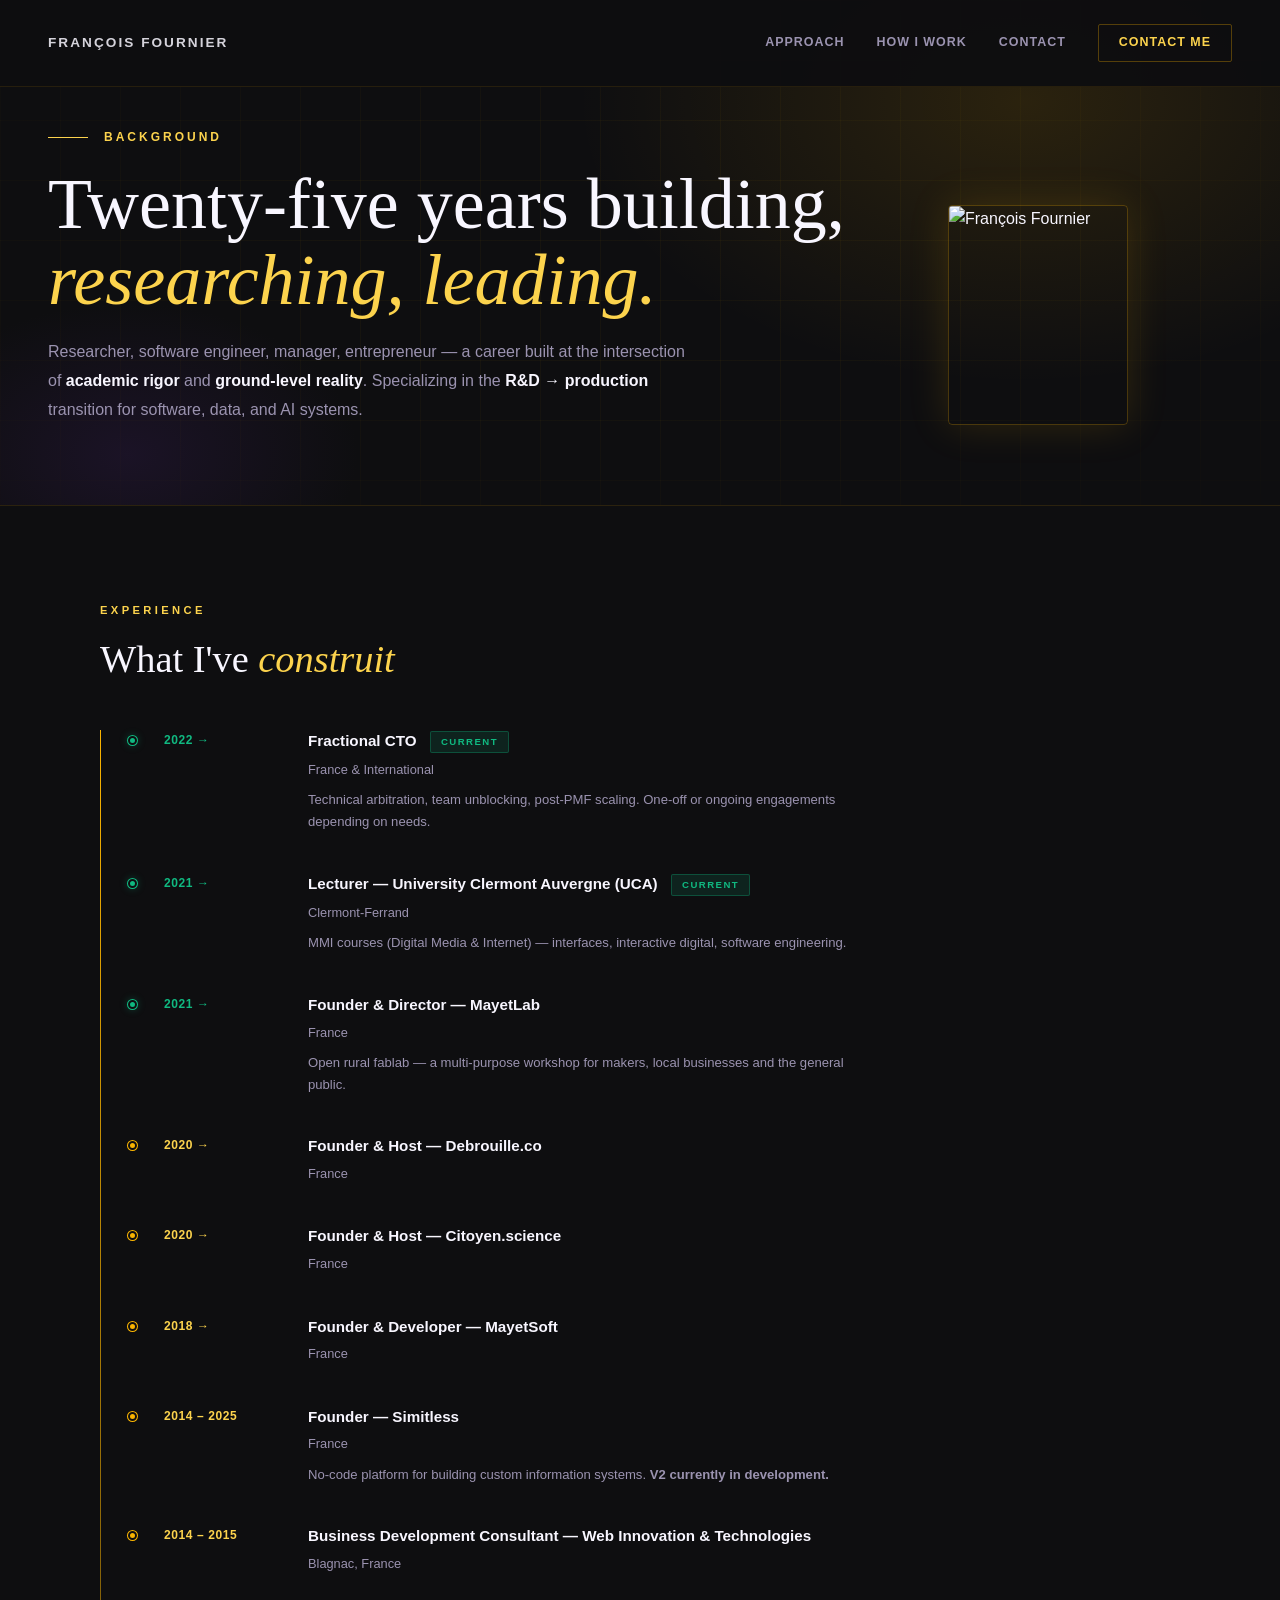
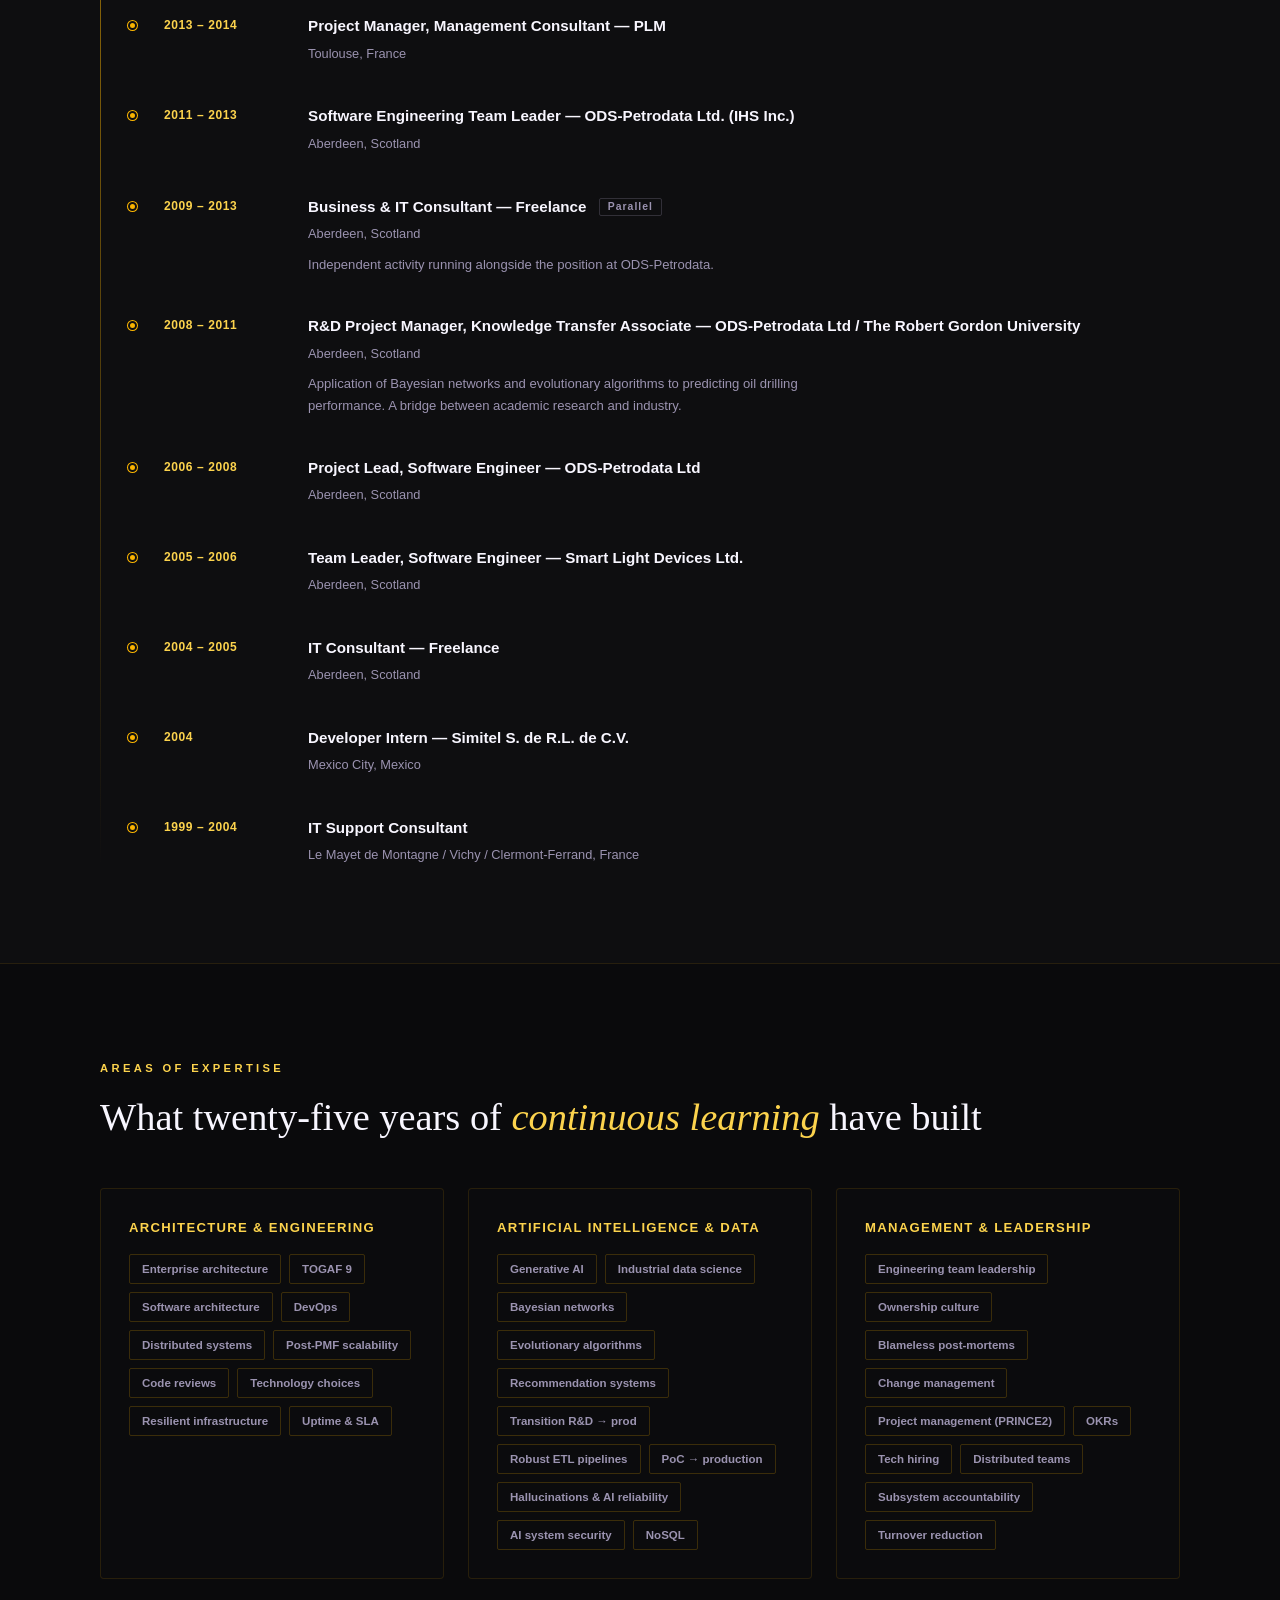
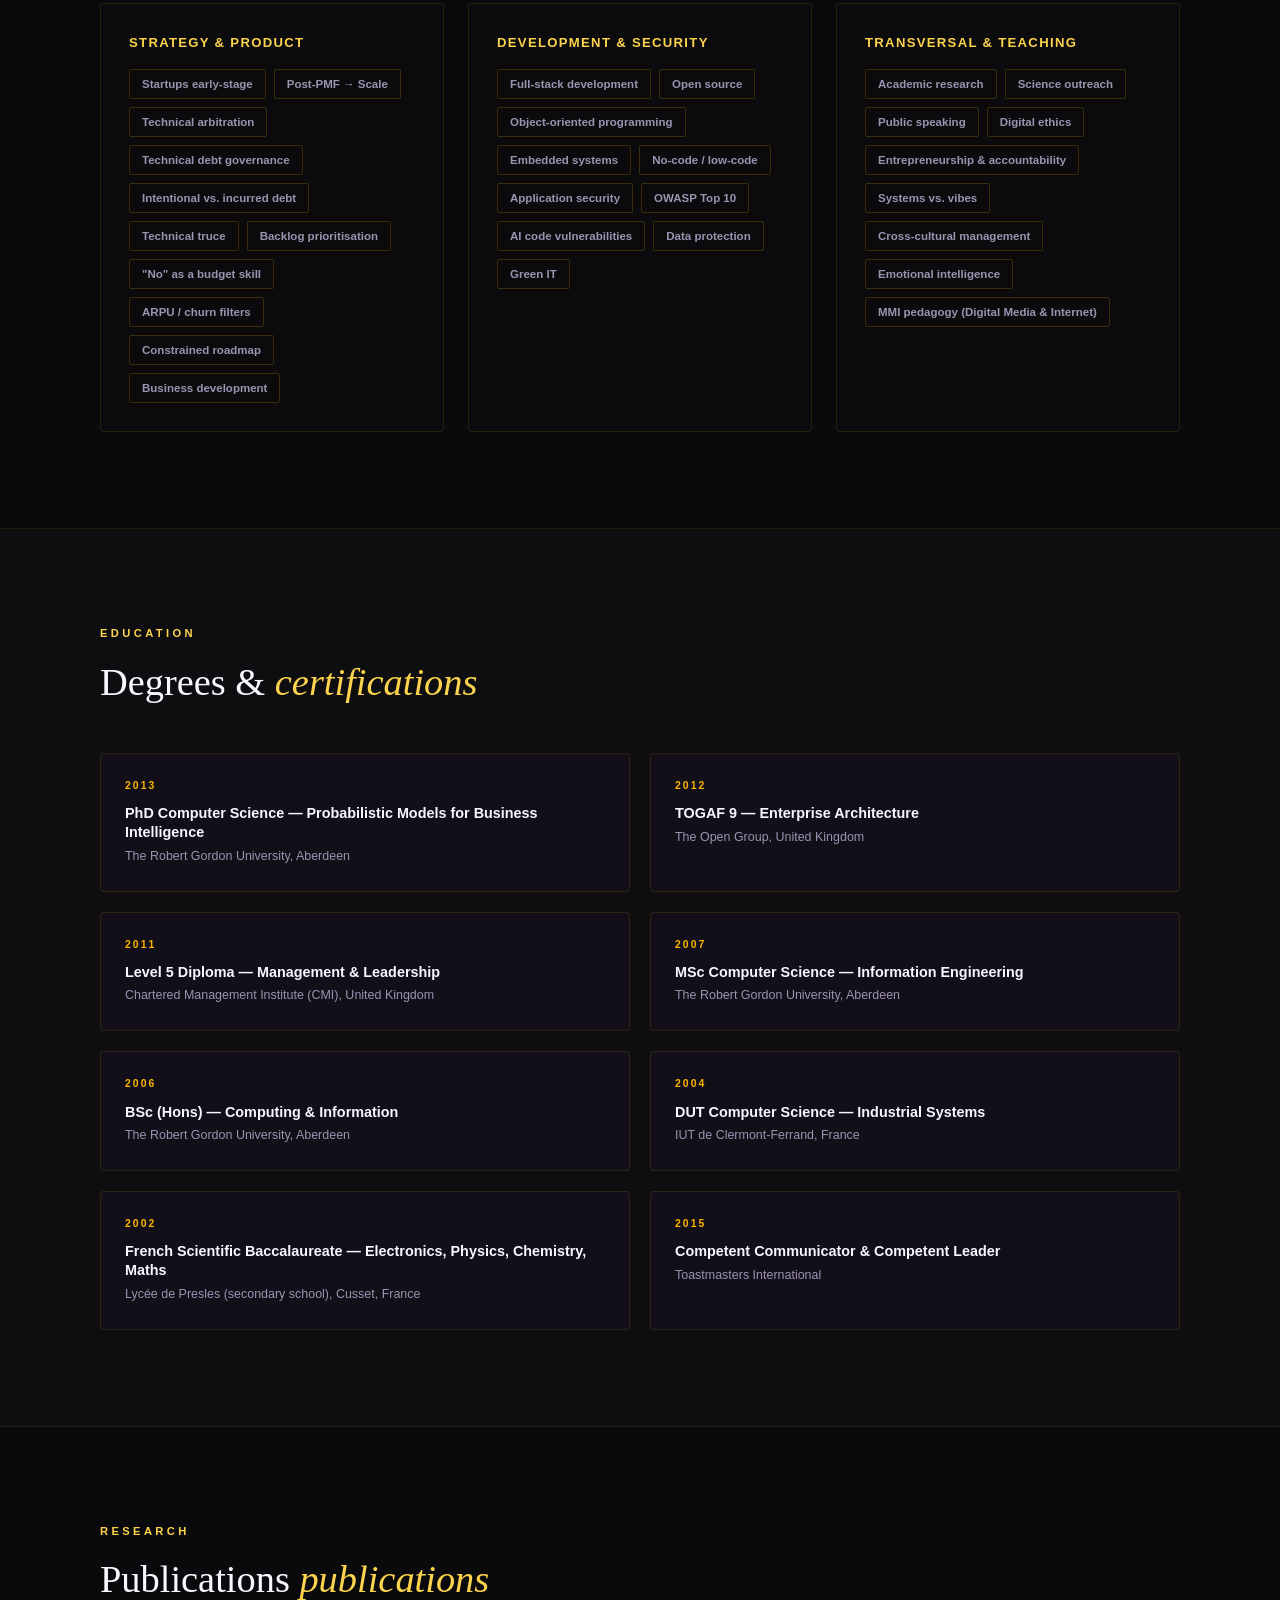
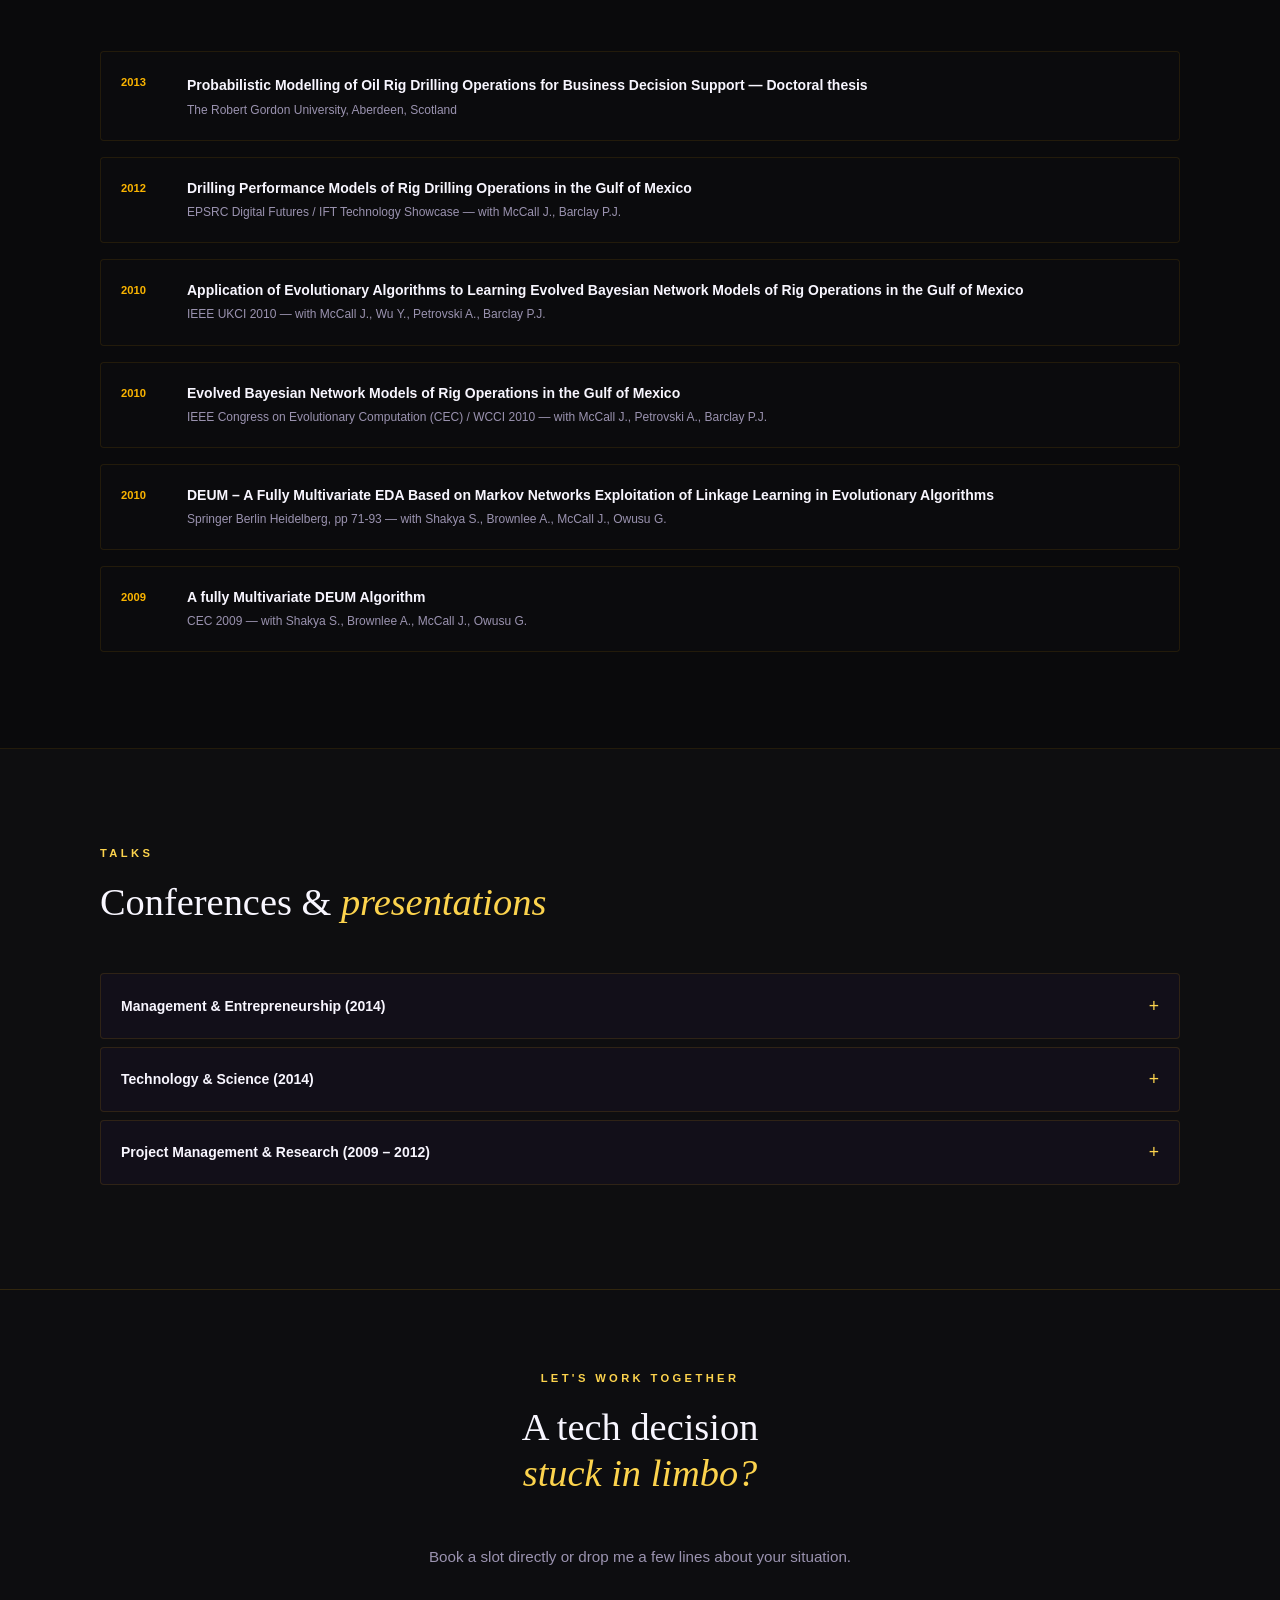
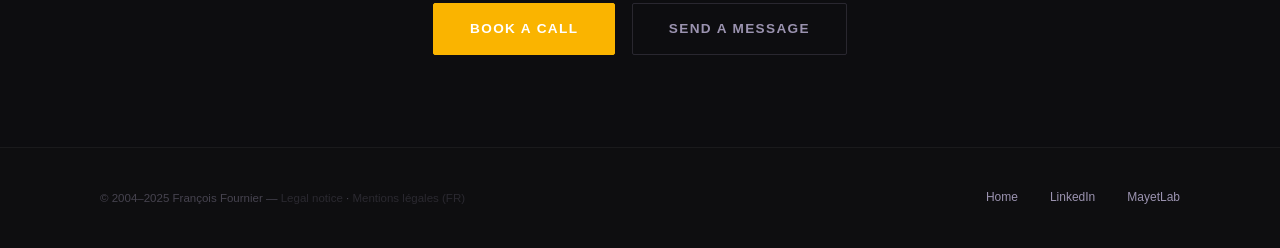
==== public/career/index.html @ 8e1775bd "Unifier l'adresse de contact sur les cinq sites Cinq adresses différentes circulaient : fr@ncois sur" ====
<!DOCTYPE html>
<html lang="en">
<head>
  <meta charset="UTF-8">
  <meta name="viewport" content="width=device-width, initial-scale=1.0">
  <title>Career — François Fournier</title>
  <link rel="canonical" href="https://francoisfournier.eu/career/">
  <link rel="alternate" hreflang="en" href="https://francoisfournier.eu/career/">
  <link rel="alternate" hreflang="fr" href="https://francoisfournier.fr/career/">
  <link rel="alternate" hreflang="x-default" href="https://francoisfournier.fr/career/">
  <link rel="stylesheet" href="/assets/fonts.css">
  <style>
    *, *::before, *::after { box-sizing: border-box; margin: 0; padding: 0; }
    :root {
      --noir: #0e0e10; --violet-profond: #0a0a0c; --violet: #111214;
      --violet-accent: #fab400; --violet-clair: #fcd34d;
      --blanc: #f8f6ff; --gris-texte: #9b93b0;
    }
    html { scroll-behavior: smooth; }
    body { font-family: 'Raleway', sans-serif; background: var(--noir); color: var(--blanc); line-height: 1.6; overflow-x: hidden; }

    nav {
      position: fixed; top: 0; left: 0; right: 0; z-index: 100;
      padding: 1.5rem 3rem; display: flex; justify-content: space-between; align-items: center;
      background: rgba(14,14,16,0.97); border-bottom: 1px solid rgba(250,180,0,0.1);
    }
    .nav-logo { font-size: 0.85rem; font-weight: 700; letter-spacing: 0.15em; text-transform: uppercase; color: var(--blanc); text-decoration: none; opacity: 0.85; }
    .nav-links { display: flex; gap: 2rem; align-items: center; }
    .nav-links a { font-size: 0.78rem; font-weight: 600; letter-spacing: 0.08em; text-transform: uppercase; color: var(--gris-texte); text-decoration: none; transition: color 0.2s; }
    .nav-links a:hover { color: var(--blanc); }
    .nav-cta { color: var(--violet-clair) !important; border: 1px solid rgba(250,180,0,0.3); padding: 0.5rem 1.25rem; border-radius: 2px; }
    .nav-cta:hover { background: rgba(250,180,0,0.2) !important; border-color: var(--violet-clair) !important; color: #fff !important; }

    .hero {
      min-height: 48vh; display: flex; flex-direction: column; justify-content: flex-end;
      position: relative; padding: 8rem 3rem 5rem; overflow: hidden;
      border-bottom: 1px solid rgba(250,180,0,0.12);
    }
    .hero::before {
      content: ''; position: absolute; inset: 0;
      background: radial-gradient(ellipse 50% 80% at 80% 20%, rgba(250,180,0,0.12) 0%, transparent 70%),
                  radial-gradient(ellipse 30% 50% at 10% 90%, rgba(46,26,71,0.4) 0%, transparent 60%);
    }
    .hero-grid-overlay {
      position: absolute; inset: 0;
      background-image: linear-gradient(rgba(250,180,0,0.04) 1px, transparent 1px), linear-gradient(90deg, rgba(250,180,0,0.04) 1px, transparent 1px);
      background-size: 60px 60px;
      mask-image: radial-gradient(ellipse 80% 80% at 50% 50%, black 30%, transparent 100%);
    }
    .hero-content { position: relative; z-index: 2; max-width: 860px; }
    .hero-eyebrow { font-size: 0.75rem; font-weight: 700; letter-spacing: 0.25em; text-transform: uppercase; color: var(--violet-clair); margin-bottom: 1.25rem; display: flex; align-items: center; gap: 1rem; }
    .hero-eyebrow::before { content: ''; display: block; width: 40px; height: 1px; background: var(--violet-clair); }
    .hero-title { font-family: 'DM Serif Display', serif; font-size: clamp(2.5rem, 6vw, 4.5rem); line-height: 1.05; color: var(--blanc); font-weight: 400; margin-bottom: 1.25rem; }
    .hero-title em { font-style: italic; color: var(--violet-clair); }
    .hero-intro { font-size: 1rem; color: var(--gris-texte); max-width: 640px; line-height: 1.8; }
    .hero-intro strong { color: var(--blanc); font-weight: 600; }

    section { padding: 6rem 3rem; }
    .container { max-width: 1080px; margin: 0 auto; }
    .section-label { font-size: 0.7rem; font-weight: 700; letter-spacing: 0.3em; text-transform: uppercase; color: var(--violet-clair); margin-bottom: 1rem; }
    .section-title { font-family: 'DM Serif Display', serif; font-size: clamp(1.6rem, 3.5vw, 2.4rem); font-weight: 400; color: var(--blanc); line-height: 1.2; margin-bottom: 3rem; }
    .section-title em { font-style: italic; color: var(--violet-clair); }

    /* TIMELINE */
    .section-exp { background: var(--noir); border-bottom: 1px solid rgba(250,180,0,0.1); }
    .timeline { position: relative; padding-left: 2rem; }
    .timeline::before { content: ''; position: absolute; left: 0; top: 0; bottom: 0; width: 1px; background: linear-gradient(to bottom, var(--violet-accent), transparent); }
    .timeline-item { position: relative; padding: 0 0 2.5rem 2rem; display: grid; grid-template-columns: 120px 1fr; gap: 1.5rem; align-items: start; }
    .timeline-item:last-child { padding-bottom: 0; }
    .timeline-item::before { content: ''; position: absolute; left: -4px; top: 6px; width: 9px; height: 9px; border-radius: 50%; background: var(--violet-accent); border: 2px solid var(--noir); box-shadow: 0 0 0 1px var(--violet-accent); }
    .timeline-item.current::before { background: #10b981; box-shadow: 0 0 0 1px #10b981, 0 0 8px rgba(16,185,129,0.4); }
    .timeline-year { font-size: 0.75rem; font-weight: 700; color: var(--violet-clair); letter-spacing: 0.05em; padding-top: 2px; line-height: 1.4; }
    .timeline-item.current .timeline-year { color: #10b981; }
    .timeline-body h3 { font-size: 0.95rem; font-weight: 700; color: var(--blanc); margin-bottom: 0.2rem; line-height: 1.4; }
    .timeline-body .lieu { font-size: 0.8rem; color: var(--gris-texte); }
    .timeline-body .desc { font-size: 0.82rem; color: var(--gris-texte); line-height: 1.65; margin-top: 0.5rem; max-width: 560px; }
    .current-badge { display: inline-block; font-size: 0.6rem; font-weight: 800; letter-spacing: 0.15em; text-transform: uppercase; background: rgba(16,185,129,0.12); color: #10b981; border: 1px solid rgba(16,185,129,0.3); padding: 0.2rem 0.6rem; border-radius: 2px; margin-left: 0.6rem; vertical-align: middle; }

    /* COMPÉTENCES */
    .section-competences { background: var(--violet-profond); border-bottom: 1px solid rgba(250,180,0,0.1); }
    .competences-grid { display: grid; grid-template-columns: repeat(3, 1fr); gap: 1.5rem; }
    .competence-bloc { padding: 1.75rem; border: 1px solid rgba(250,180,0,0.12); border-radius: 4px; background: rgba(14,14,16,0.4); transition: border-color 0.25s; }
    .competence-bloc:hover { border-color: rgba(250,180,0,0.3); }
    .competence-bloc h3 { font-size: 0.82rem; font-weight: 800; letter-spacing: 0.1em; text-transform: uppercase; color: var(--violet-clair); margin-bottom: 1rem; }
    .competence-tags { display: flex; flex-wrap: wrap; gap: 0.5rem; }
    .tag { font-size: 0.72rem; font-weight: 600; padding: 0.3rem 0.75rem; border: 1px solid rgba(250,180,0,0.2); border-radius: 2px; color: var(--gris-texte); transition: all 0.2s; }
    .tag:hover { border-color: rgba(250,180,0,0.4); color: var(--blanc); }

    /* FORMATION */
    .section-formation { background: var(--noir); border-bottom: 1px solid rgba(250,180,0,0.1); }
    .formation-grid { display: grid; grid-template-columns: repeat(2, 1fr); gap: 1.25rem; }
    .formation-item { padding: 1.5rem; border: 1px solid rgba(250,180,0,0.12); border-radius: 4px; background: rgba(26,18,40,0.4); transition: border-color 0.25s; }
    .formation-item:hover { border-color: rgba(250,180,0,0.3); }
    .formation-year { font-size: 0.65rem; font-weight: 800; letter-spacing: 0.2em; color: var(--violet-accent); margin-bottom: 0.6rem; }
    .formation-item h3 { font-size: 0.9rem; font-weight: 700; color: var(--blanc); margin-bottom: 0.3rem; line-height: 1.3; }
    .formation-item p { font-size: 0.78rem; color: var(--gris-texte); }

    /* PUBLICATIONS */
    .section-publications { background: var(--violet-profond); border-bottom: 1px solid rgba(250,180,0,0.1); }
    .publi-list { list-style: none; display: flex; flex-direction: column; gap: 1rem; }
    .publi-list li { display: grid; grid-template-columns: 50px 1fr; gap: 1rem; padding: 1.25rem; border: 1px solid rgba(250,180,0,0.1); border-radius: 4px; background: rgba(14,14,16,0.4); transition: border-color 0.25s; }
    .publi-list li:hover { border-color: rgba(250,180,0,0.25); }
    .publi-year { font-size: 0.7rem; font-weight: 800; color: var(--violet-accent); padding-top: 2px; }
    .publi-content a { font-size: 0.875rem; font-weight: 600; color: var(--blanc); text-decoration: none; line-height: 1.5; transition: color 0.2s; }
    .publi-content a:hover { color: var(--violet-clair); }
    .publi-bold { font-size: 0.875rem; font-weight: 600; color: var(--blanc); line-height: 1.5; display: block; }
    .publi-meta { display: block; font-size: 0.75rem; color: var(--gris-texte); margin-top: 0.25rem; }

    /* TALKS */
    .section-talks { background: var(--noir); }
    .talks-accordion { margin-bottom: 0.5rem; }
    .talks-accordion summary { cursor: pointer; display: flex; justify-content: space-between; align-items: center; padding: 1.1rem 1.25rem; border: 1px solid rgba(250,180,0,0.12); border-radius: 4px; background: rgba(26,18,40,0.4); font-size: 0.875rem; font-weight: 600; color: var(--blanc); list-style: none; transition: background 0.2s, border-color 0.2s; }
    .talks-accordion summary:hover { background: rgba(250,180,0,0.08); border-color: rgba(250,180,0,0.25); }
    .talks-accordion[open] summary { border-color: rgba(250,180,0,0.3); background: rgba(250,180,0,0.08); border-radius: 4px 4px 0 0; }
    .talks-accordion summary::after { content: '+'; font-size: 1.1rem; color: var(--violet-clair); font-weight: 300; }
    .talks-accordion[open] summary::after { content: '−'; }
    .talks-body { border: 1px solid rgba(250,180,0,0.2); border-top: none; border-radius: 0 0 4px 4px; padding: 0.5rem 0; background: rgba(14,14,16,0.25); margin-bottom: 0; }
    .talk-row { display: grid; grid-template-columns: 50px 1fr; gap: 1rem; padding: 0.75rem 1.25rem; border-bottom: 1px solid rgba(250,180,0,0.06); }
    .talk-row:last-child { border-bottom: none; }
    .talk-year { font-size: 0.7rem; font-weight: 800; color: var(--violet-accent); padding-top: 1px; }
    .talk-title { font-size: 0.82rem; color: var(--gris-texte); line-height: 1.5; }
    .talk-title a { color: var(--blanc); text-decoration: none; font-weight: 600; transition: color 0.2s; }
    .talk-title a:hover { color: var(--violet-clair); }

    /* CTA */
    .section-cta { background: #0d0d10; border-top: 1px solid rgba(250,180,0,0.15); text-align: center; padding: 5rem 3rem; }
    .cta-inner { max-width: 560px; margin: 0 auto; }
    .cta-inner p { font-size: 0.95rem; color: var(--gris-texte); margin-bottom: 2rem; line-height: 1.75; }
    .btn-primary { display: inline-block; padding: 0.9rem 2.25rem; background: var(--violet-accent); color: #fff; text-decoration: none; font-size: 0.85rem; font-weight: 700; letter-spacing: 0.1em; text-transform: uppercase; border-radius: 2px; transition: all 0.25s ease; border: 1px solid var(--violet-accent); margin-right: 0.75rem; margin-bottom: 0.75rem; }
    .btn-primary:hover { background: #e6a800; transform: translateY(-2px); box-shadow: 0 8px 30px rgba(250,180,0,0.4); }
    .btn-secondary { display: inline-block; padding: 0.9rem 2.25rem; color: var(--gris-texte); text-decoration: none; font-size: 0.85rem; font-weight: 600; letter-spacing: 0.1em; text-transform: uppercase; border-radius: 2px; border: 1px solid rgba(155,147,176,0.2); transition: all 0.25s ease; margin-bottom: 0.75rem; }
    .btn-secondary:hover { color: var(--blanc); border-color: rgba(155,147,176,0.5); }

    footer { background: var(--noir); border-top: 1px solid rgba(255,255,255,0.05); padding: 2.5rem 3rem; }
    .footer-inner { max-width: 1080px; margin: 0 auto; display: flex; justify-content: space-between; align-items: center; flex-wrap: wrap; gap: 1rem; }
    .footer-links { display: flex; gap: 2rem; flex-wrap: wrap; }
    .footer-links a { font-size: 0.75rem; color: var(--gris-texte); text-decoration: none; transition: color 0.2s; }
    .footer-links a:hover { color: var(--blanc); }
    footer p { font-size: 0.72rem; color: rgba(155,147,176,0.4); }

    .fade-up { opacity: 0; transform: translateY(20px); transition: opacity 0.6s ease, transform 0.6s ease; }
    .fade-up.visible { opacity: 1; transform: translateY(0); }

    @media (max-width: 900px) {
      nav { padding: 1.25rem 1.5rem; }
      .nav-links { display: none; }
      section { padding: 4rem 1.5rem; }
      .hero { padding: 6rem 1.5rem 3.5rem; }
      .formation-grid, .competences-grid { grid-template-columns: 1fr; }
      .timeline-item { grid-template-columns: 80px 1fr; gap: 1rem; }
      .footer-inner { flex-direction: column; align-items: flex-start; }
    }
  </style>
</head>
<body>

  <nav>
    <a href="/" class="nav-logo">François Fournier</a>
    <div class="nav-links">
      <a href="/#approach">Approach</a>
      <a href="/#how">How I work</a>
      <a href="/#contact">Contact</a>
      <a href="/#contact" class="nav-cta">Contact me</a>
    </div>
  </nav>

  <div class="hero">
    <div class="hero-grid-overlay"></div>
    <div class="hero-content" style="display:grid;grid-template-columns:1fr auto;gap:4rem;align-items:flex-end;max-width:1080px;">
      <div>
        <div class="hero-eyebrow">Background</div>
        <h1 class="hero-title">Twenty-five years building,<br><em>researching, leading.</em></h1>
        <p class="hero-intro">
          Researcher, software engineer, manager, entrepreneur —
          a career built at the intersection of <strong>academic rigor</strong>
          and <strong>ground-level reality</strong>.
          Specializing in the <strong>R&amp;D → production</strong> transition
          for software, data, and AI systems.
        </p>
      </div>
      <div style="flex-shrink:0;width:180px;height:220px;border-radius:4px;overflow:hidden;border:1px solid rgba(250,180,0,0.25);box-shadow:0 0 40px rgba(250,180,0,0.15);">
        <img src="/assets/img-f255a1d274.jpg" alt="François Fournier" style="width:100%;height:100%;object-fit:cover;object-position:center 12%;display:block;">
      </div>
    </div>
  </div>

  <!-- EXPÉRIENCES -->
  <section class="section-exp" id="experiences">
    <div class="container">
      <div class="section-label fade-up">Experience</div>
      <h2 class="section-title fade-up">What I've <em>construit</em></h2>
      <div class="timeline">

        <div class="timeline-item current fade-up">
          <div class="timeline-year">2022 →</div>
          <div class="timeline-body">
            <h3>Fractional CTO <span class="current-badge">Current</span></h3>
            <span class="lieu">France &amp; International</span>
            <p class="desc">Technical arbitration, team unblocking, post-PMF scaling. One-off or ongoing engagements depending on needs.</p>
          </div>
        </div>

        <div class="timeline-item current fade-up">
          <div class="timeline-year">2021 →</div>
          <div class="timeline-body">
            <h3>Lecturer — University Clermont Auvergne (UCA) <span class="current-badge">Current</span></h3>
            <span class="lieu">Clermont-Ferrand</span>
            <p class="desc">MMI courses (Digital Media & Internet) — interfaces, interactive digital, software engineering.</p>
          </div>
        </div>

        <div class="timeline-item current fade-up">
          <div class="timeline-year">2021 →</div>
          <div class="timeline-body">
            <h3>Founder &amp; Director — MayetLab</h3>
            <span class="lieu">France</span>
            <p class="desc">Open rural fablab — a multi-purpose workshop for makers, local businesses and the general public.</p>
          </div>
        </div>

        <div class="timeline-item fade-up">
          <div class="timeline-year">2020 →</div>
          <div class="timeline-body">
            <h3>Founder &amp; Host — Debrouille.co</h3>
            <span class="lieu">France</span>
          </div>
        </div>

        <div class="timeline-item fade-up">
          <div class="timeline-year">2020 →</div>
          <div class="timeline-body">
            <h3>Founder &amp; Host — Citoyen.science</h3>
            <span class="lieu">France</span>
          </div>
        </div>

        <div class="timeline-item fade-up">
          <div class="timeline-year">2018 →</div>
          <div class="timeline-body">
            <h3>Founder &amp; Developer — MayetSoft</h3>
            <span class="lieu">France</span>
          </div>
        </div>

        <div class="timeline-item fade-up">
          <div class="timeline-year">2014 – 2025</div>
          <div class="timeline-body">
            <h3>Founder — Simitless</h3>
            <span class="lieu">France</span>
            <p class="desc">No-code platform for building custom information systems. <strong>V2 currently in development.</strong></p>
          </div>
        </div>

        <div class="timeline-item fade-up">
          <div class="timeline-year">2014 – 2015</div>
          <div class="timeline-body">
            <h3>Business Development Consultant — Web Innovation &amp; Technologies</h3>
            <span class="lieu">Blagnac, France</span>
          </div>
        </div>

        <div class="timeline-item fade-up">
          <div class="timeline-year">2013 – 2014</div>
          <div class="timeline-body">
            <h3>Project Manager, Management Consultant — PLM</h3>
            <span class="lieu">Toulouse, France</span>
          </div>
        </div>

        <div class="timeline-item fade-up">
          <div class="timeline-year">2011 – 2013</div>
          <div class="timeline-body">
            <h3>Software Engineering Team Leader — ODS-Petrodata Ltd. (IHS Inc.)</h3>
            <span class="lieu">Aberdeen, Scotland</span>
          </div>
        </div>

        <div class="timeline-item fade-up">
          <div class="timeline-year">2009 – 2013</div>
          <div class="timeline-body">
            <h3>Business &amp; IT Consultant — Freelance <span style="font-size:0.65rem;font-weight:700;letter-spacing:0.1em;color:var(--gris-texte);border:1px solid rgba(155,147,176,0.25);padding:0.15rem 0.5rem;border-radius:2px;margin-left:0.5rem;vertical-align:middle;">Parallel</span></h3>
            <span class="lieu">Aberdeen, Scotland</span>
            <p class="desc">Independent activity running alongside the position at ODS-Petrodata.</p>
          </div>
        </div>

        <div class="timeline-item fade-up">
          <div class="timeline-year">2008 – 2011</div>
          <div class="timeline-body">
            <h3>R&amp;D Project Manager, Knowledge Transfer Associate — ODS-Petrodata Ltd / The Robert Gordon University</h3>
            <span class="lieu">Aberdeen, Scotland</span>
            <p class="desc">Application of Bayesian networks and evolutionary algorithms to predicting oil drilling performance. A bridge between academic research and industry.</p>
          </div>
        </div>

        <div class="timeline-item fade-up">
          <div class="timeline-year">2006 – 2008</div>
          <div class="timeline-body">
            <h3>Project Lead, Software Engineer — ODS-Petrodata Ltd</h3>
            <span class="lieu">Aberdeen, Scotland</span>
          </div>
        </div>

        <div class="timeline-item fade-up">
          <div class="timeline-year">2005 – 2006</div>
          <div class="timeline-body">
            <h3>Team Leader, Software Engineer — Smart Light Devices Ltd.</h3>
            <span class="lieu">Aberdeen, Scotland</span>
          </div>
        </div>

        <div class="timeline-item fade-up">
          <div class="timeline-year">2004 – 2005</div>
          <div class="timeline-body">
            <h3>IT Consultant — Freelance</h3>
            <span class="lieu">Aberdeen, Scotland</span>
          </div>
        </div>

        <div class="timeline-item fade-up">
          <div class="timeline-year">2004</div>
          <div class="timeline-body">
            <h3>Developer Intern — Simitel S. de R.L. de C.V.</h3>
            <span class="lieu">Mexico City, Mexico</span>
          </div>
        </div>

        <div class="timeline-item fade-up">
          <div class="timeline-year">1999 – 2004</div>
          <div class="timeline-body">
            <h3>IT Support Consultant</h3>
            <span class="lieu">Le Mayet de Montagne / Vichy / Clermont-Ferrand, France</span>
          </div>
        </div>

      </div>
    </div>
  </section>

  <!-- COMPÉTENCES -->
  <section class="section-competences" id="competences">
    <div class="container">
      <div class="section-label fade-up">Areas of expertise</div>
      <h2 class="section-title fade-up">What twenty-five years of <em>continuous learning</em> have built</h2>
      <div class="competences-grid">

        <div class="competence-bloc fade-up">
          <h3>Architecture &amp; Engineering</h3>
          <div class="competence-tags">
            <span class="tag">Enterprise architecture</span>
            <span class="tag">TOGAF 9</span>
            <span class="tag">Software architecture</span>
            <span class="tag">DevOps</span>
            <span class="tag">Distributed systems</span>
            <span class="tag">Post-PMF scalability</span>
            <span class="tag">Code reviews</span>
            <span class="tag">Technology choices</span>
            <span class="tag">Resilient infrastructure</span>
            <span class="tag">Uptime &amp; SLA</span>
          </div>
        </div>

        <div class="competence-bloc fade-up">
          <h3>Artificial Intelligence &amp; Data</h3>
          <div class="competence-tags">
            <span class="tag">Generative AI</span>
            <span class="tag">Industrial data science</span>
            <span class="tag">Bayesian networks</span>
            <span class="tag">Evolutionary algorithms</span>
            <span class="tag">Recommendation systems</span>
            <span class="tag">Transition R&amp;D → prod</span>
            <span class="tag">Robust ETL pipelines</span>
            <span class="tag">PoC → production</span>
            <span class="tag">Hallucinations &amp; AI reliability</span>
            <span class="tag">AI system security</span>
            <span class="tag">NoSQL</span>
          </div>
        </div>

        <div class="competence-bloc fade-up">
          <h3>Management &amp; Leadership</h3>
          <div class="competence-tags">
            <span class="tag">Engineering team leadership</span>
            <span class="tag">Ownership culture</span>
            <span class="tag">Blameless post-mortems</span>
            <span class="tag">Change management</span>
            <span class="tag">Project management (PRINCE2)</span>
            <span class="tag">OKRs</span>
            <span class="tag">Tech hiring</span>
            <span class="tag">Distributed teams</span>
            <span class="tag">Subsystem accountability</span>
            <span class="tag">Turnover reduction</span>
          </div>
        </div>

        <div class="competence-bloc fade-up">
          <h3>Strategy &amp; Product</h3>
          <div class="competence-tags">
            <span class="tag">Startups early-stage</span>
            <span class="tag">Post-PMF → Scale</span>
            <span class="tag">Technical arbitration</span>
            <span class="tag">Technical debt governance</span>
            <span class="tag">Intentional vs. incurred debt</span>
            <span class="tag">Technical truce</span>
            <span class="tag">Backlog prioritisation</span>
            <span class="tag">"No" as a budget skill</span>
            <span class="tag">ARPU / churn filters</span>
            <span class="tag">Constrained roadmap</span>
            <span class="tag">Business development</span>
          </div>
        </div>

        <div class="competence-bloc fade-up">
          <h3>Development &amp; Security</h3>
          <div class="competence-tags">
            <span class="tag">Full-stack development</span>
            <span class="tag">Open source</span>
            <span class="tag">Object-oriented programming</span>
            <span class="tag">Embedded systems</span>
            <span class="tag">No-code / low-code</span>
            <span class="tag">Application security</span>
            <span class="tag">OWASP Top 10</span>
            <span class="tag">AI code vulnerabilities</span>
            <span class="tag">Data protection</span>
            <span class="tag">Green IT</span>
          </div>
        </div>

        <div class="competence-bloc fade-up">
          <h3>Transversal &amp; Teaching</h3>
          <div class="competence-tags">
            <span class="tag">Academic research</span>
            <span class="tag">Science outreach</span>
            <span class="tag">Public speaking</span>
            <span class="tag">Digital ethics</span>
            <span class="tag">Entrepreneurship &amp; accountability</span>
            <span class="tag">Systems vs. vibes</span>
            <span class="tag">Cross-cultural management</span>
            <span class="tag">Emotional intelligence</span>
            <span class="tag">MMI pedagogy (Digital Media &amp; Internet)</span>
          </div>
        </div>

      </div>
    </div>
  </section>

  <!-- FORMATION -->
  <section class="section-formation" id="formation">
    <div class="container">
      <div class="section-label fade-up">Education</div>
      <h2 class="section-title fade-up">Degrees &amp; <em>certifications</em></h2>
      <div class="formation-grid">

        <div class="formation-item fade-up">
          <div class="formation-year">2013</div>
          <h3>PhD Computer Science — Probabilistic Models for Business Intelligence</h3>
          <p>The Robert Gordon University, Aberdeen</p>
        </div>

        <div class="formation-item fade-up">
          <div class="formation-year">2012</div>
          <h3>TOGAF 9 — Enterprise Architecture</h3>
          <p>The Open Group, United Kingdom</p>
        </div>

        <div class="formation-item fade-up">
          <div class="formation-year">2011</div>
          <h3>Level 5 Diploma — Management &amp; Leadership</h3>
          <p>Chartered Management Institute (CMI), United Kingdom</p>
        </div>

        <div class="formation-item fade-up">
          <div class="formation-year">2007</div>
          <h3>MSc Computer Science — Information Engineering</h3>
          <p>The Robert Gordon University, Aberdeen</p>
        </div>

        <div class="formation-item fade-up">
          <div class="formation-year">2006</div>
          <h3>BSc (Hons) — Computing &amp; Information</h3>
          <p>The Robert Gordon University, Aberdeen</p>
        </div>

        <div class="formation-item fade-up">
          <div class="formation-year">2004</div>
          <h3>DUT Computer Science — Industrial Systems</h3>
          <p>IUT de Clermont-Ferrand, France</p>
        </div>

        <div class="formation-item fade-up">
          <div class="formation-year">2002</div>
          <h3>French Scientific Baccalaureate — Electronics, Physics, Chemistry, Maths</h3>
          <p>Lycée de Presles (secondary school), Cusset, France</p>
        </div>

        <div class="formation-item fade-up">
          <div class="formation-year">2015</div>
          <h3>Competent Communicator &amp; Competent Leader</h3>
          <p>Toastmasters International</p>
        </div>

      </div>
    </div>
  </section>

  <!-- PUBLICATIONS -->
  <section class="section-publications" id="publications">
    <div class="container">
      <div class="section-label fade-up">Research</div>
      <h2 class="section-title fade-up">Publications <em>publications</em></h2>
      <ul class="publi-list">

        <li class="fade-up">
          <div class="publi-year">2013</div>
          <div class="publi-content">
            <a href="https://openair.rgu.ac.uk/handle/10059/816" target="_blank" rel="noopener">
              Probabilistic Modelling of Oil Rig Drilling Operations for Business Decision Support — Doctoral thesis
            </a>
            <span class="publi-meta">The Robert Gordon University, Aberdeen, Scotland</span>
          </div>
        </li>

        <li class="fade-up">
          <div class="publi-year">2012</div>
          <div class="publi-content">
            <span class="publi-bold">Drilling Performance Models of Rig Drilling Operations in the Gulf of Mexico</span>
            <span class="publi-meta">EPSRC Digital Futures / IFT Technology Showcase — with McCall J., Barclay P.J.</span>
          </div>
        </li>

        <li class="fade-up">
          <div class="publi-year">2010</div>
          <div class="publi-content">
            <span class="publi-bold">Application of Evolutionary Algorithms to Learning Evolved Bayesian Network Models of Rig Operations in the Gulf of Mexico</span>
            <span class="publi-meta">IEEE UKCI 2010 — with McCall J., Wu Y., Petrovski A., Barclay P.J.</span>
          </div>
        </li>

        <li class="fade-up">
          <div class="publi-year">2010</div>
          <div class="publi-content">
            <span class="publi-bold">Evolved Bayesian Network Models of Rig Operations in the Gulf of Mexico</span>
            <span class="publi-meta">IEEE Congress on Evolutionary Computation (CEC) / WCCI 2010 — with McCall J., Petrovski A., Barclay P.J.</span>
          </div>
        </li>

        <li class="fade-up">
          <div class="publi-year">2010</div>
          <div class="publi-content">
            <span class="publi-bold">DEUM – A Fully Multivariate EDA Based on Markov Networks Exploitation of Linkage Learning in Evolutionary Algorithms</span>
            <span class="publi-meta">Springer Berlin Heidelberg, pp 71-93 — with Shakya S., Brownlee A., McCall J., Owusu G.</span>
          </div>
        </li>

        <li class="fade-up">
          <div class="publi-year">2009</div>
          <div class="publi-content">
            <span class="publi-bold">A fully Multivariate DEUM Algorithm</span>
            <span class="publi-meta">CEC 2009 — with Shakya S., Brownlee A., McCall J., Owusu G.</span>
          </div>
        </li>

      </ul>
    </div>
  </section>

  <!-- CONFÉRENCES -->
  <section class="section-talks" id="talks">
    <div class="container">
      <div class="section-label fade-up">Talks</div>
      <h2 class="section-title fade-up">Conferences &amp; <em>presentations</em></h2>

      <details class="talks-accordion fade-up">
        <summary>Management &amp; Entrepreneurship (2014)</summary>
        <div class="talks-body">
          <div class="talk-row"><div class="talk-year">2014</div><div class="talk-title">Votre monde — inspirational talk</div></div>
          <div class="talk-row"><div class="talk-year">2014</div><div class="talk-title">Simitless : Simple, Limitless</div></div>
          <div class="talk-row"><div class="talk-year">2014</div><div class="talk-title">Chef d'orchestre en entreprise</div></div>
          <div class="talk-row"><div class="talk-year">2014</div><div class="talk-title">Les outils du Manager</div></div>
          <div class="talk-row"><div class="talk-year">2014</div><div class="talk-title">The Parallels of my Life — Introduction motivationnelle</div></div>
          <div class="talk-row"><div class="talk-year">2014</div><div class="talk-title">Simplicity</div></div>
          <div class="talk-row"><div class="talk-year">2014</div><div class="talk-title">Being a Maker</div></div>
          <div class="talk-row"><div class="talk-year">2014</div><div class="talk-title">The lifecycle of knowledge</div></div>
        </div>
      </details>

      <details class="talks-accordion fade-up">
        <summary>Technology &amp; Science (2014)</summary>
        <div class="talks-body">
          <div class="talk-row"><div class="talk-year">2014</div><div class="talk-title">Bio-mimicry : Nature-inspired algorithms</div></div>
          <div class="talk-row"><div class="talk-year">2014</div><div class="talk-title">Password Protected — what makes a good password?</div></div>
        </div>
      </details>

      <details class="talks-accordion fade-up">
        <summary>Project Management &amp; Research (2009 – 2012)</summary>
        <div class="talks-body">
          <div class="talk-row"><div class="talk-year">2012</div><div class="talk-title">Making things happen : Project Management Basics — Corporate conference</div></div>
          <div class="talk-row"><div class="talk-year">2012</div><div class="talk-title">PhD Defence — Probabilistic Modelling of Oil Rig Drilling Operations</div></div>
          <div class="talk-row"><div class="talk-year">2011</div><div class="talk-title">Making things happen : Project Management for Academics — IDEAS Research Centre, RGU</div></div>
          <div class="talk-row"><div class="talk-year">2011</div><div class="talk-title">Talking Science : Introduction to the art of academic presentations — CIG Research Group</div></div>
          <div class="talk-row"><div class="talk-year">2010</div><div class="talk-title">On the building of a model — KTP Project, Corporate conference</div></div>
          <div class="talk-row"><div class="talk-year">2010</div><div class="talk-title">Recommender Systems — RGU CIG Research Group</div></div>
          <div class="talk-row"><div class="talk-year">2010</div><div class="talk-title">Evolved Bayesian Network Models — IEEE UKCI / IEEE CEC (WCCI)</div></div>
          <div class="talk-row"><div class="talk-year">2009</div><div class="talk-title">Searching on the Internet : Using Google and its tools — Corporate conference</div></div>
          <div class="talk-row"><div class="talk-year">2009</div><div class="talk-title">Knowledge Transfer Partnership — Corporate conference</div></div>
        </div>
      </details>

    </div>
  </section>

  <!-- CTA -->
  <section class="section-cta">
    <div class="cta-inner">
      <div class="section-label fade-up" style="display:block;text-align:center">Let's work together</div>
      <h2 class="section-title fade-up" style="text-align:center">A tech decision<br><em>stuck in limbo?</em></h2>
      <p class="fade-up">Book a slot directly or drop me a few lines about your situation.</p>
      <div class="fade-up">
        <a href="https://calendly.com/francoisfournier/onlinechat" class="btn-primary" target="_blank" rel="noopener">Book a call</a>
        <a href="mailto:fr@ncois.francoisfournier.fr" class="btn-secondary">Send a message</a>
      </div>
    </div>
  </section>

  <footer>
    <div class="footer-inner">
      <p>© 2004–2025 François Fournier — <a href="/legal/" style="color:inherit;opacity:0.5;text-decoration:none;">Legal notice</a> · <a href="https://francoisfournier.fr/legal/" style="color:inherit;opacity:0.5;text-decoration:none;">Mentions légales (FR)</a></p>
      <div class="footer-links">
        <a href="/">Home</a>
        <a href="https://www.linkedin.com/in/francoisfournier" target="_blank" rel="noopener">LinkedIn</a>

        <a href="https://mayetlab.fr" target="_blank" rel="noopener">MayetLab</a>
      </div>
    </div>
  </footer>

  <script>
    const observer = new IntersectionObserver((entries) => {
      entries.forEach(e => {
        if (e.isIntersecting) { e.target.classList.add('visible'); observer.unobserve(e.target); }
      });
    }, { threshold: 0.1 });
    document.querySelectorAll('.fade-up').forEach(el => observer.observe(el));
  </script>

</body>
</html>
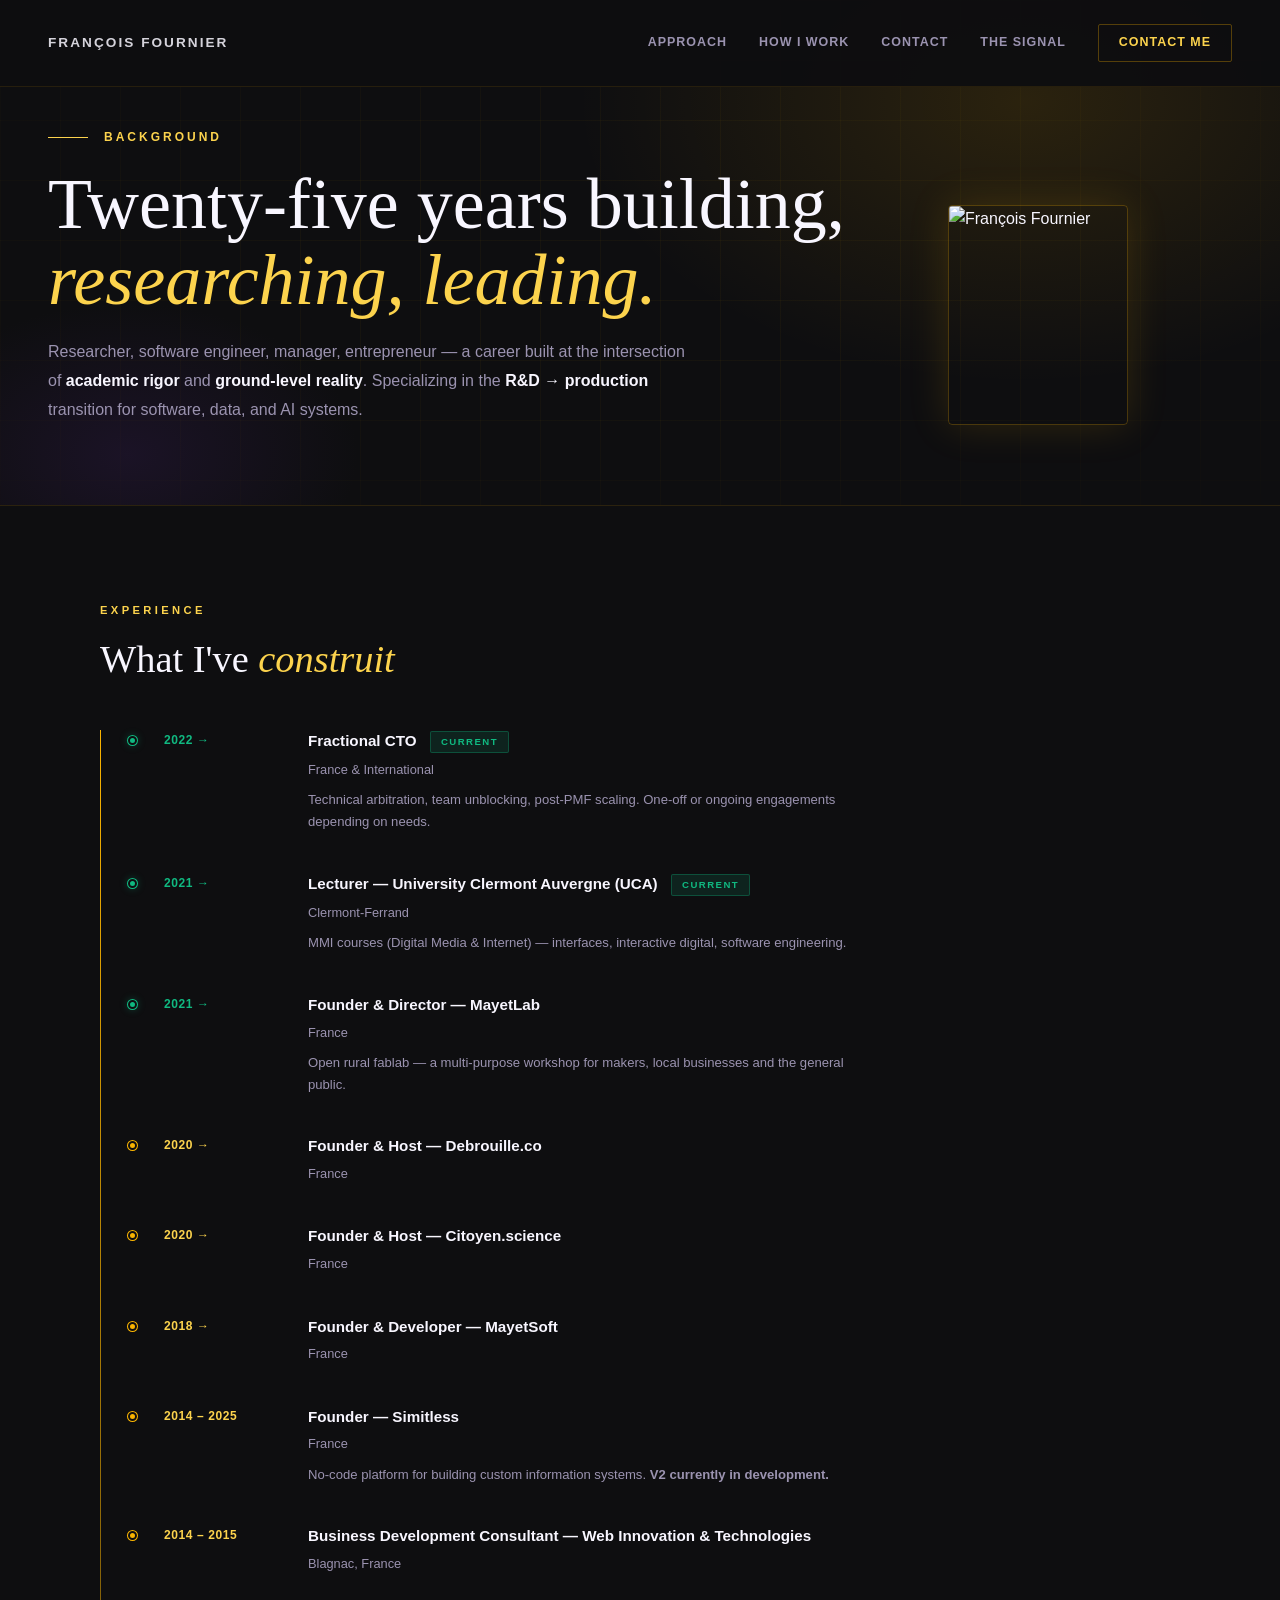
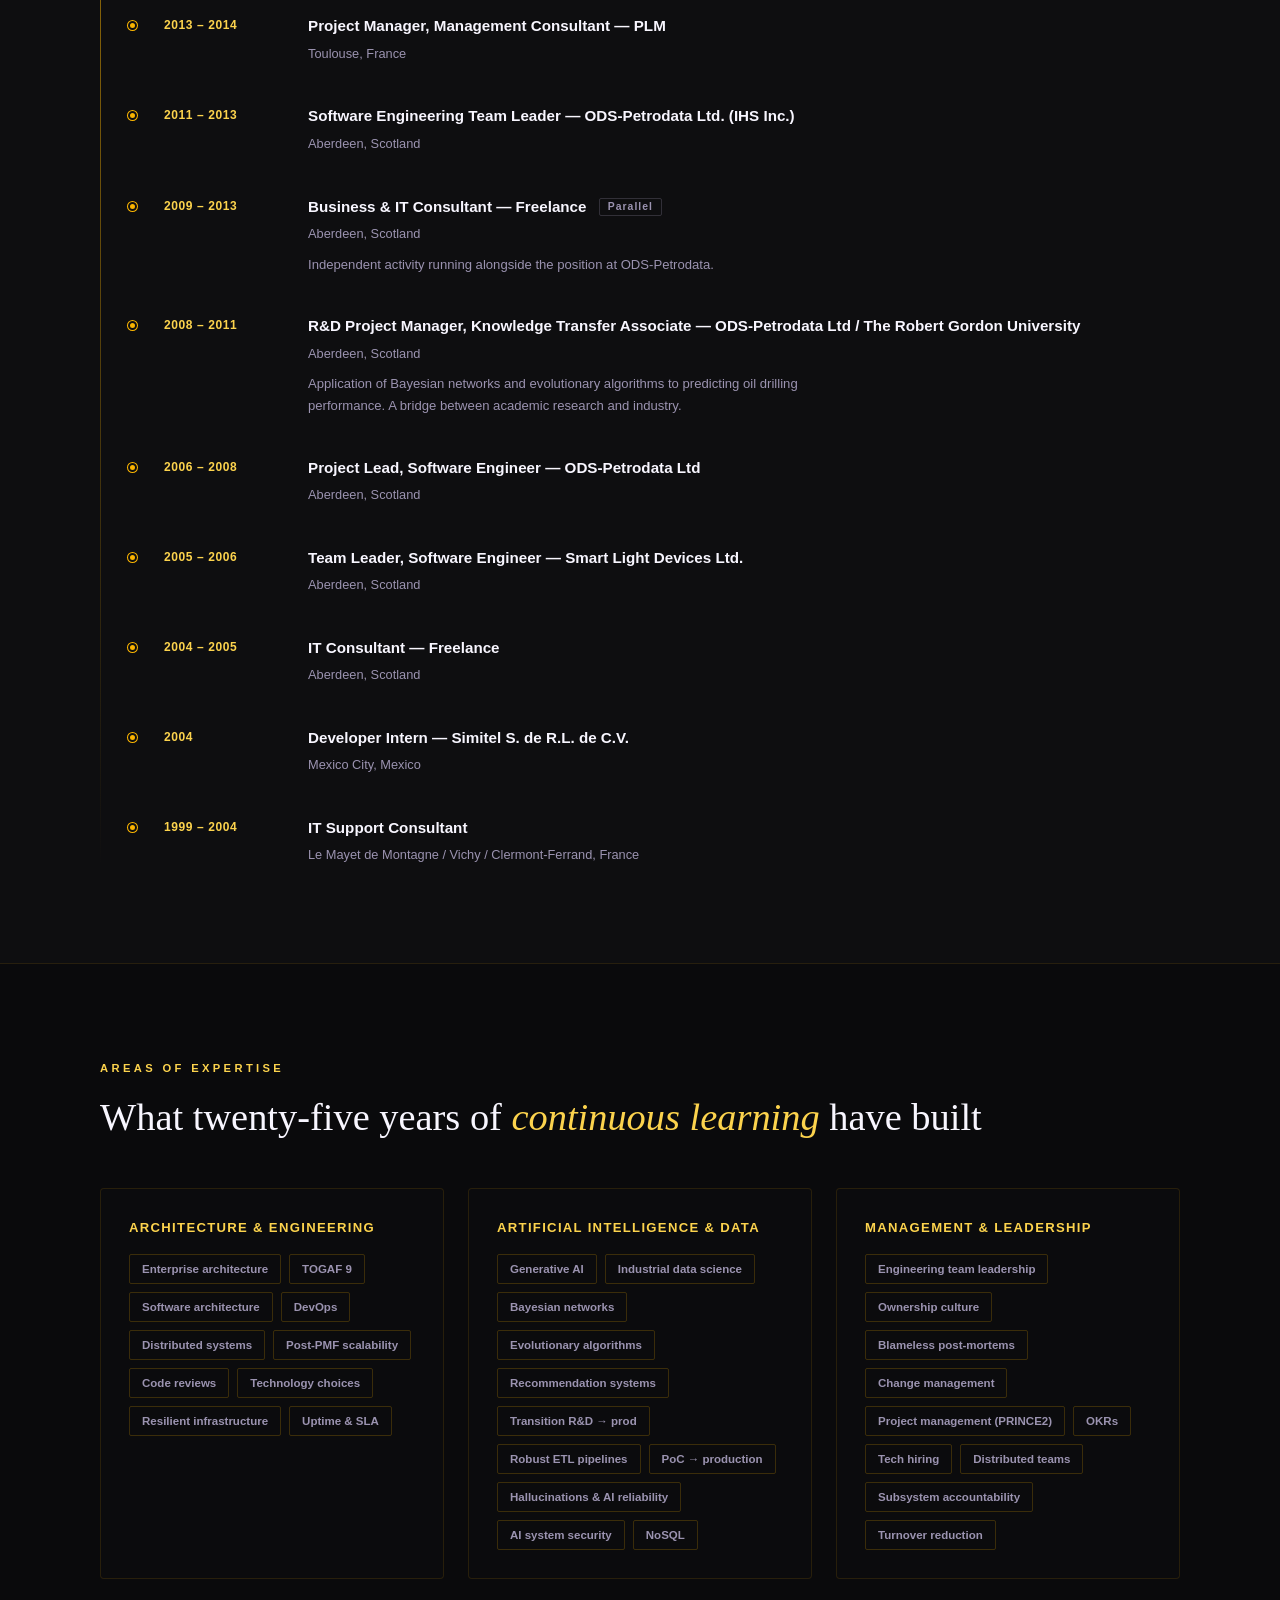
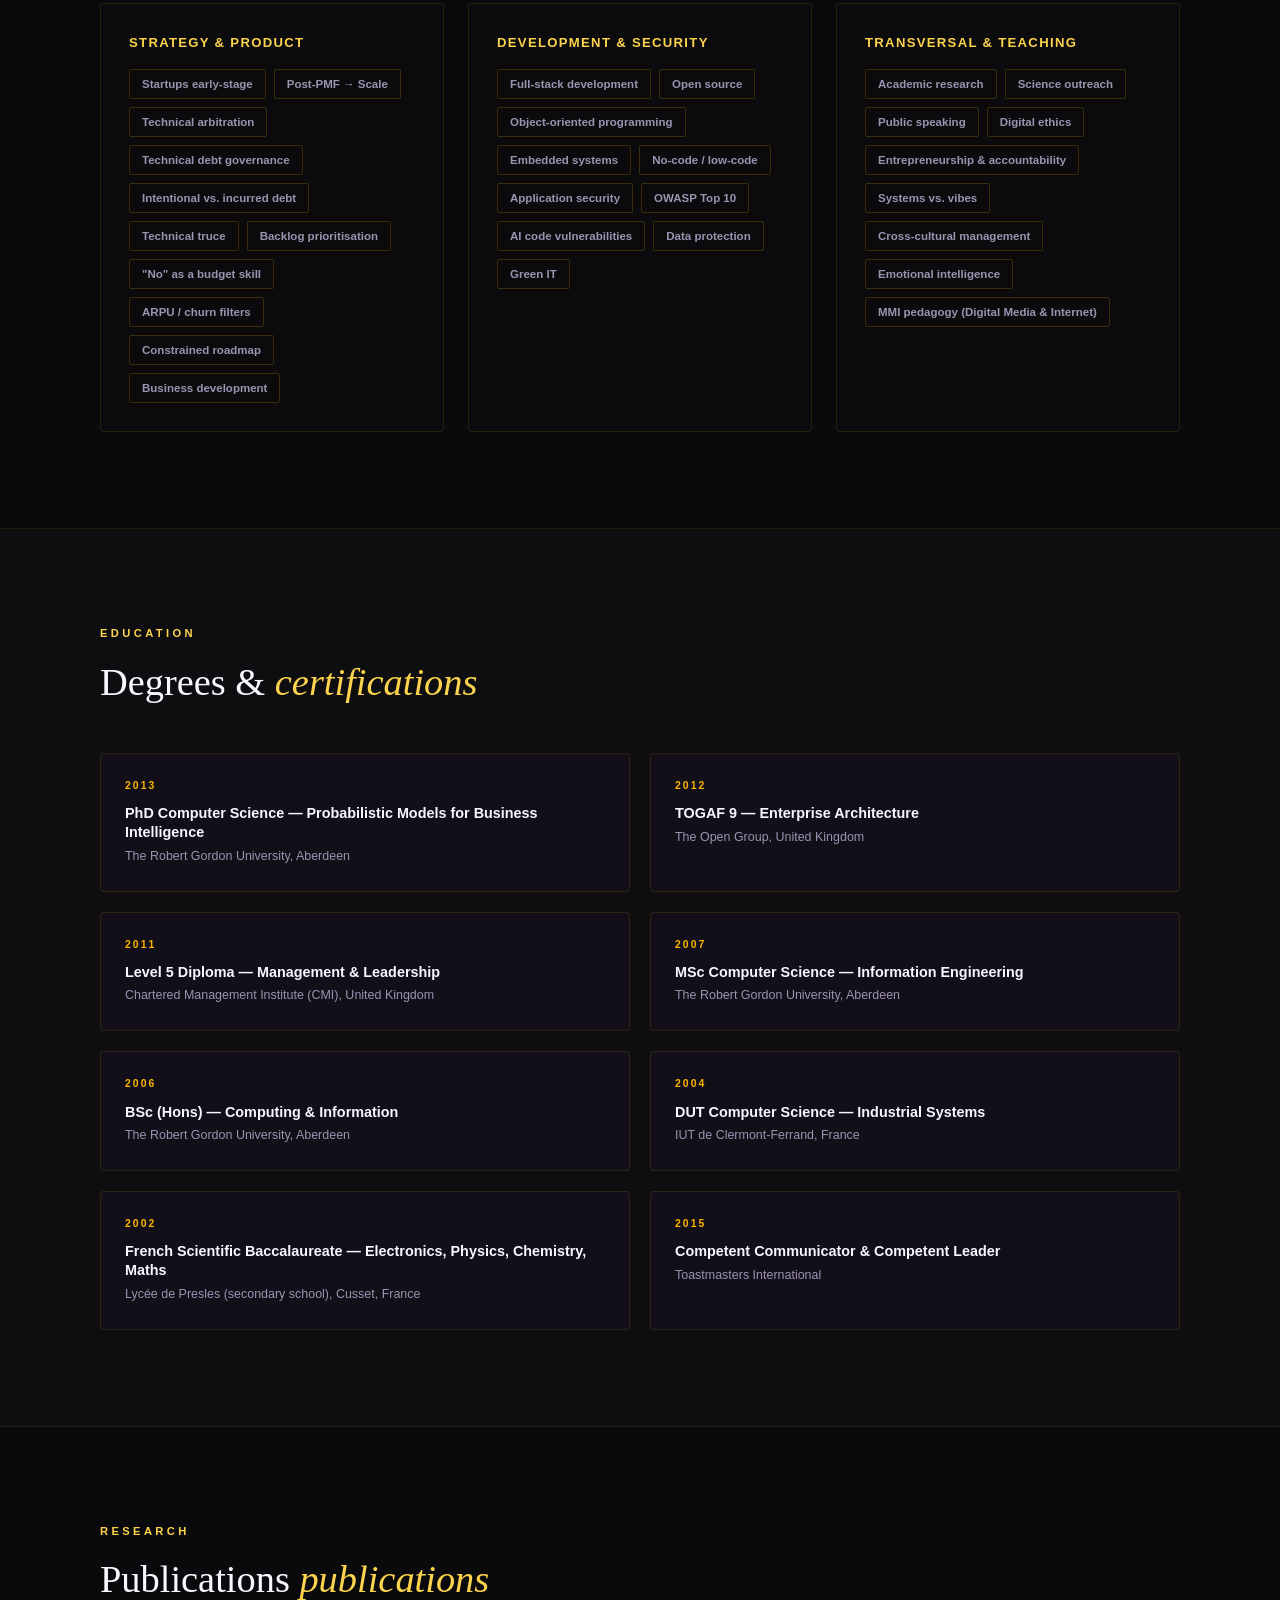
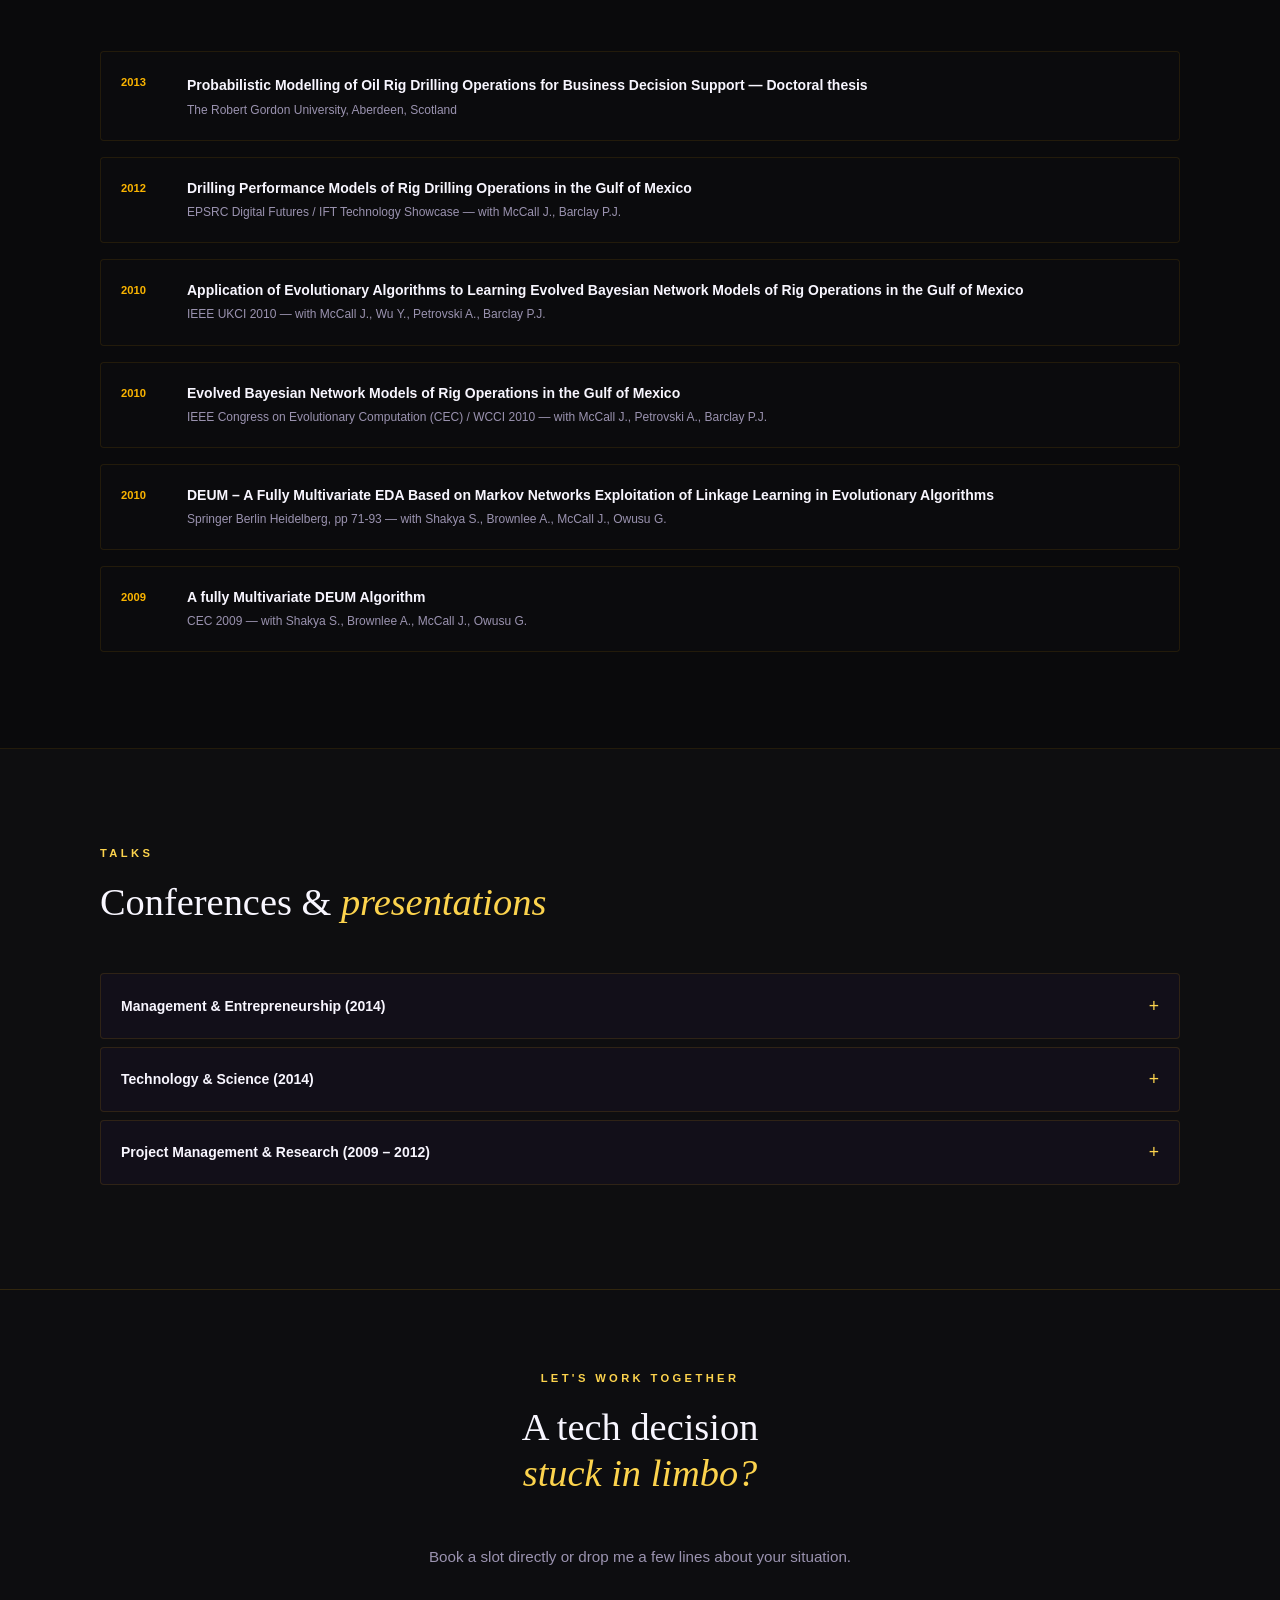
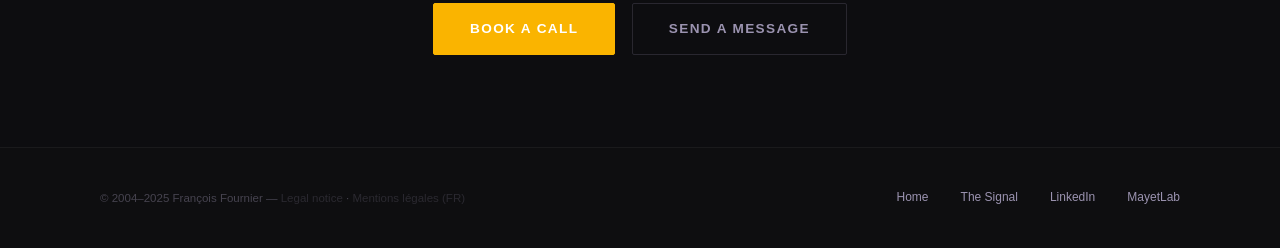
==== commit 98818faf: "Fix mobile photo crop, link to the blog The photo was framed for a 3/4 ratio (desktop) but the mobil" ====
--- a/public/career/index.html
+++ b/public/career/index.html
@@ -160,6 +160,7 @@
       <a href="/#approach">Approach</a>
       <a href="/#how">How I work</a>
       <a href="/#contact">Contact</a>
+      <a href="https://blog.francoisfournier.eu">The Signal</a>
       <a href="/#contact" class="nav-cta">Contact me</a>
     </div>
   </nav>
@@ -629,6 +630,7 @@
       <p>© 2004–2025 François Fournier — <a href="/legal/" style="color:inherit;opacity:0.5;text-decoration:none;">Legal notice</a> · <a href="https://francoisfournier.fr/legal/" style="color:inherit;opacity:0.5;text-decoration:none;">Mentions légales (FR)</a></p>
       <div class="footer-links">
         <a href="/">Home</a>
+        <a href="https://blog.francoisfournier.eu">The Signal</a>
         <a href="https://www.linkedin.com/in/francoisfournier" target="_blank" rel="noopener">LinkedIn</a>
 
         <a href="https://mayetlab.fr" target="_blank" rel="noopener">MayetLab</a>
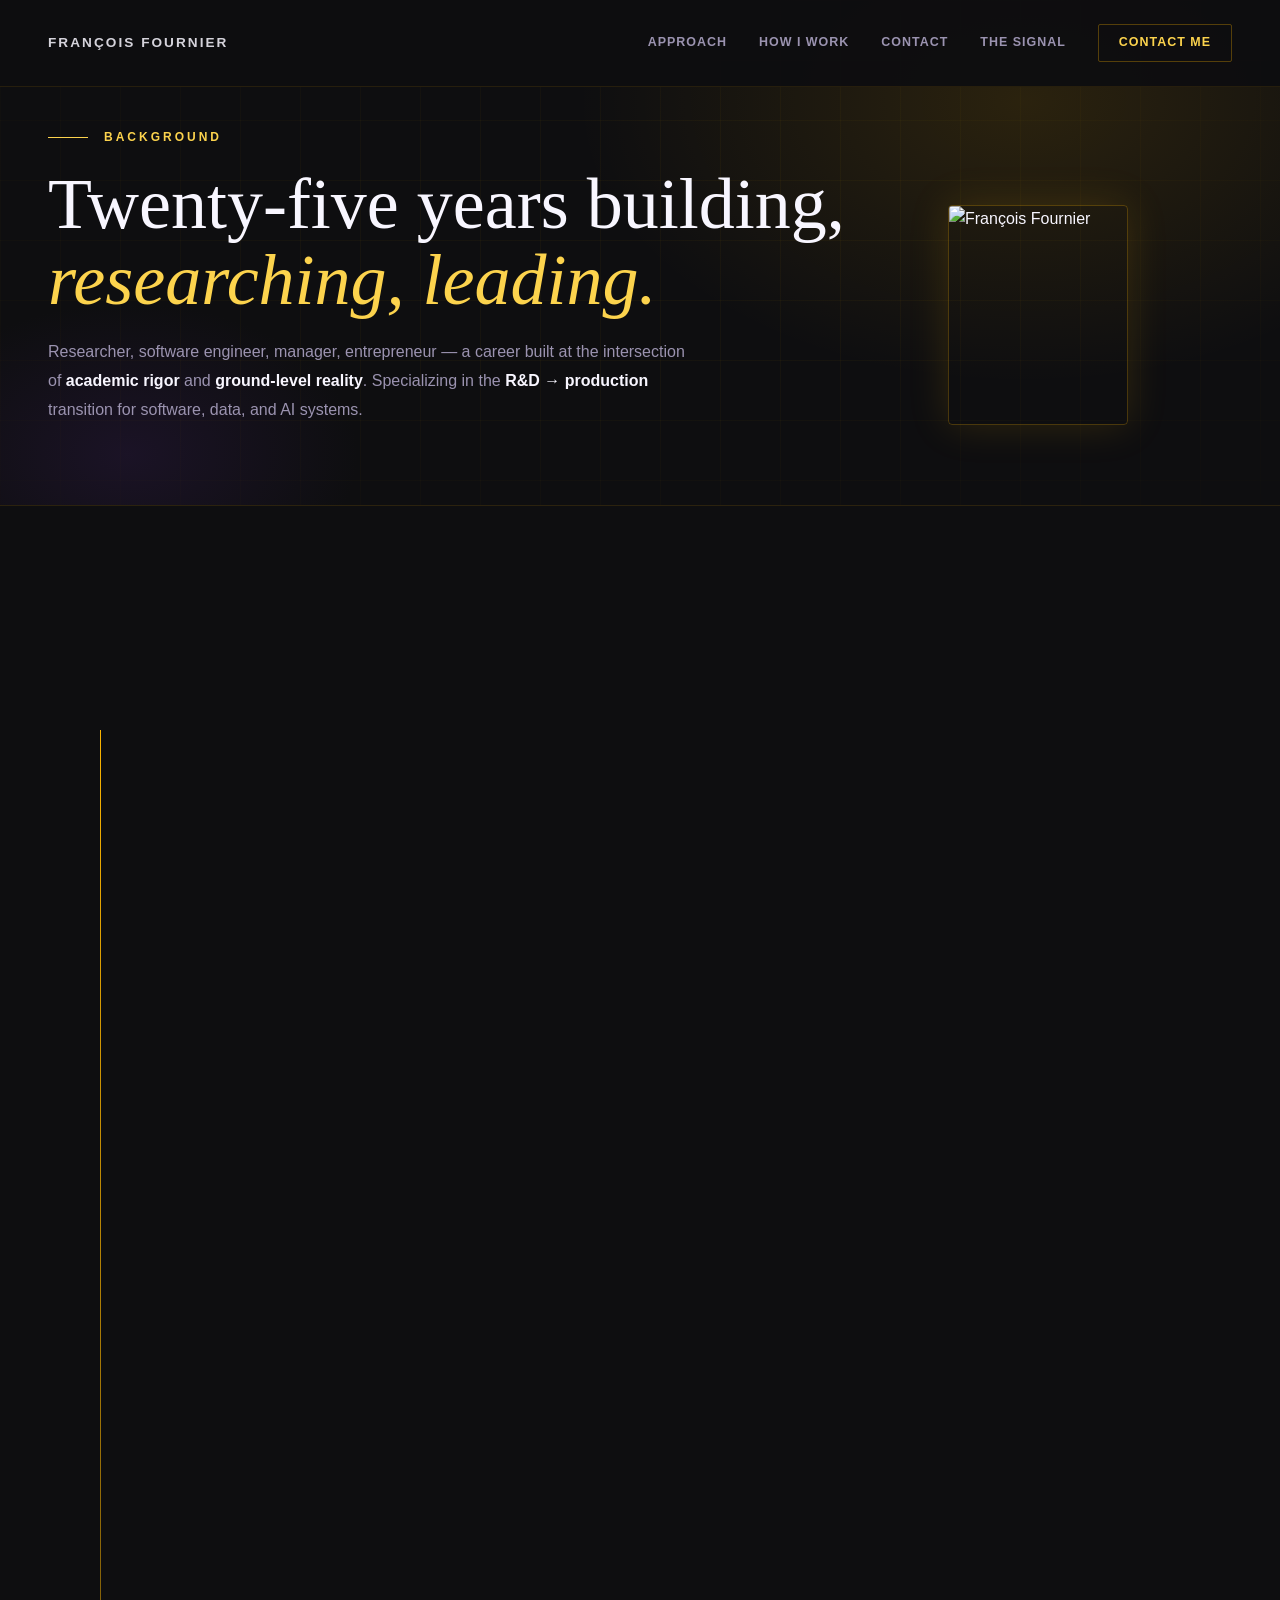
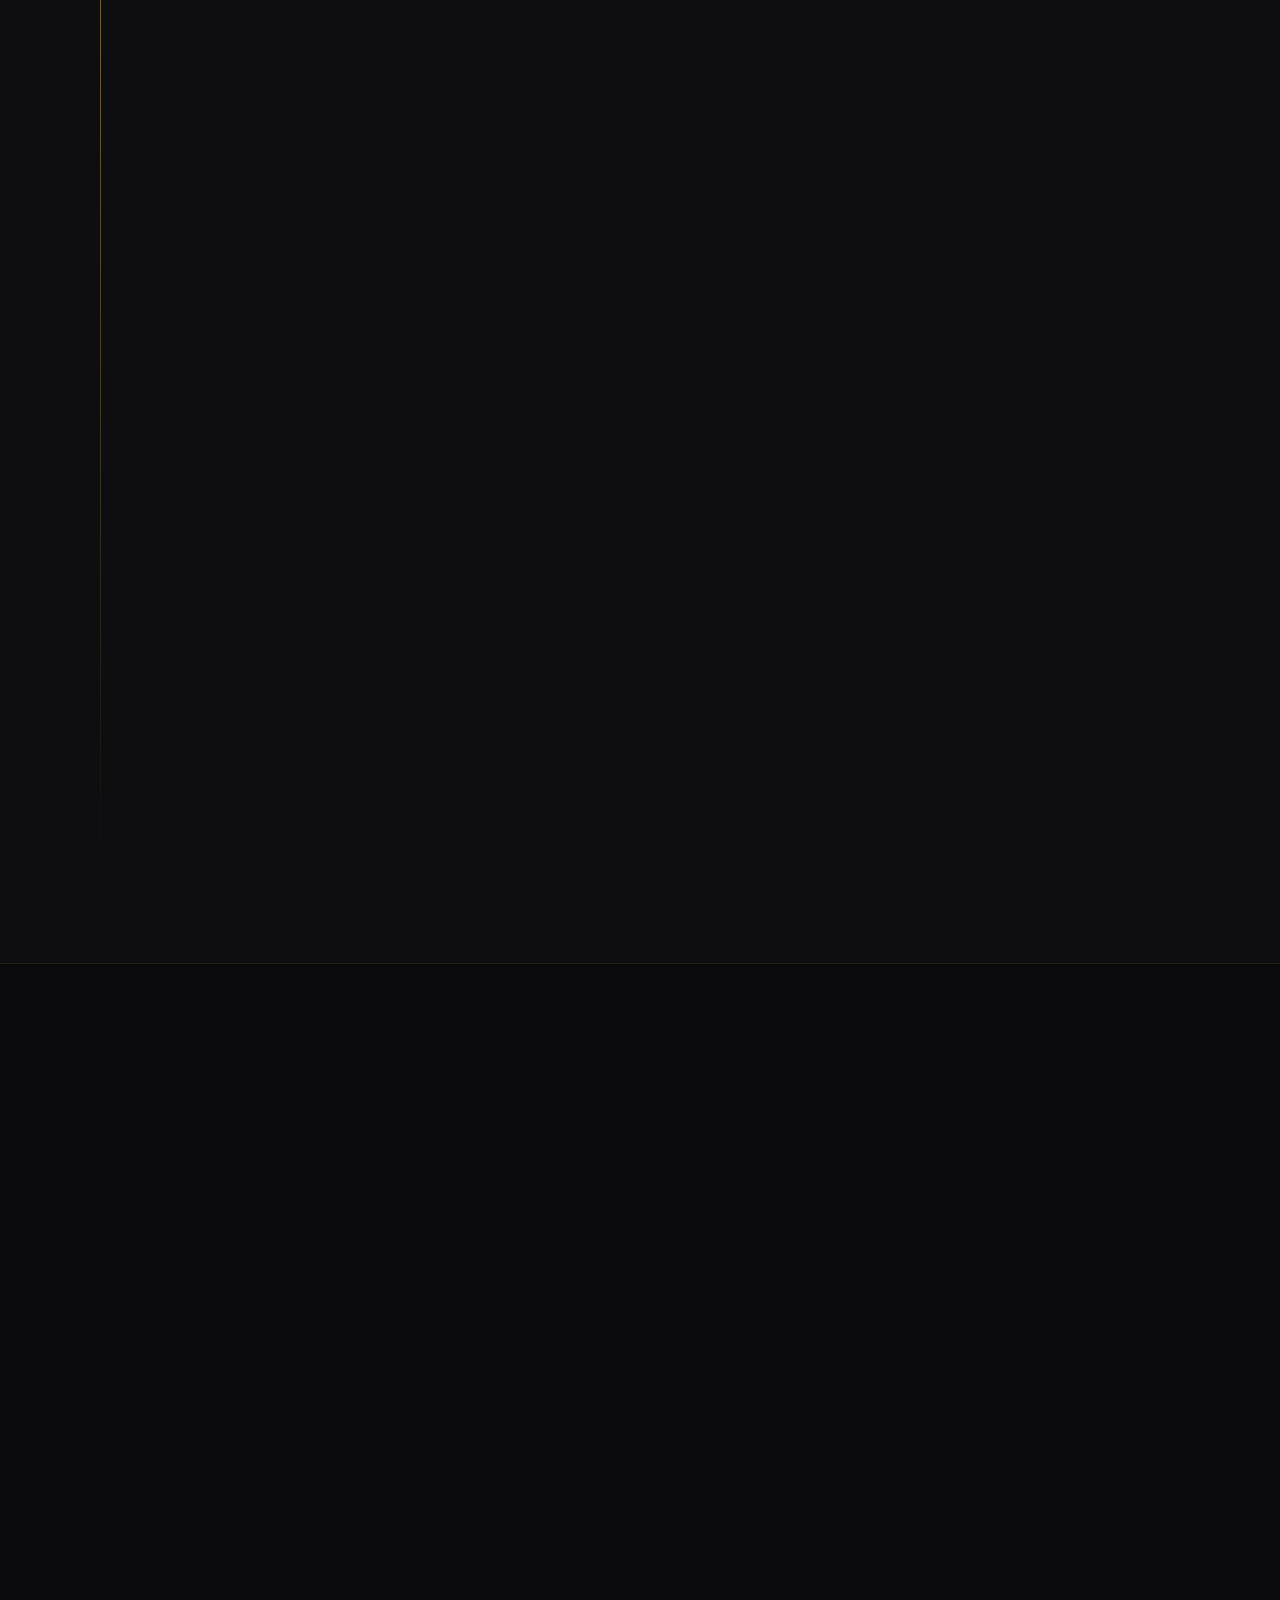
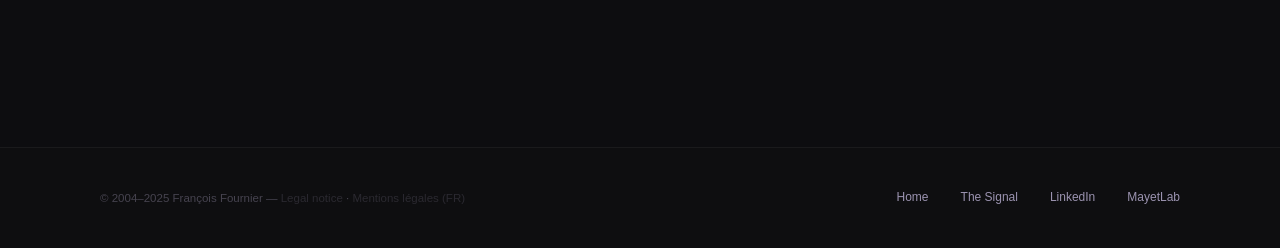
==== commit 98db49ee: "En-têtes de sécurité, et les survols qu'ils auraient cassés Un audit externe a relevé quatre signaux" ====
--- a/public/career/index.html
+++ b/public/career/index.html
@@ -638,14 +638,7 @@
     </div>
   </footer>
 
-  <script>
-    const observer = new IntersectionObserver((entries) => {
-      entries.forEach(e => {
-        if (e.isIntersecting) { e.target.classList.add('visible'); observer.unobserve(e.target); }
-      });
-    }, { threshold: 0.1 });
-    document.querySelectorAll('.fade-up').forEach(el => observer.observe(el));
-  </script>
+  <script src="/assets/app.js" defer></script>
 
 </body>
 </html>
